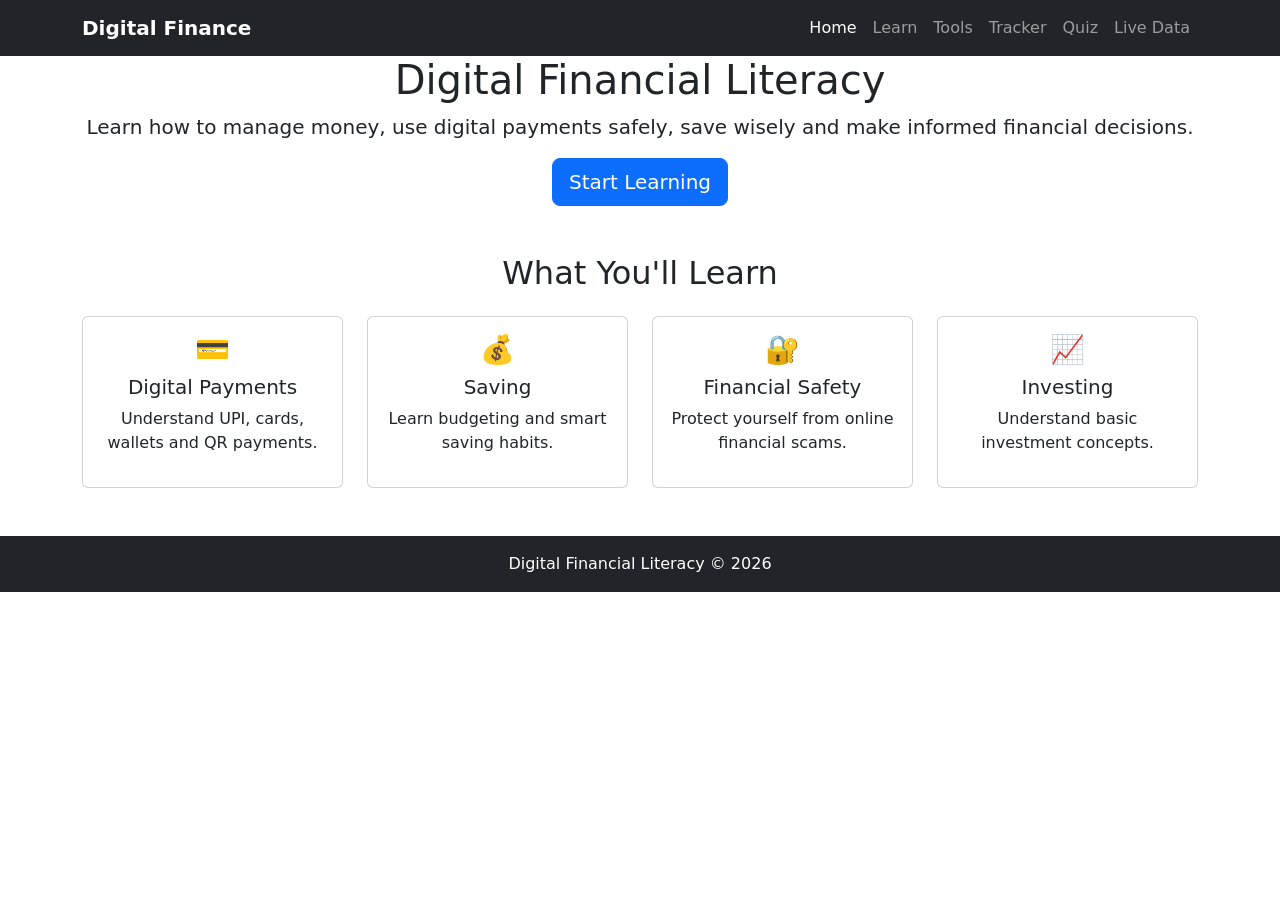
==== index.html @ d5e1d5ac "Add files via upload" ====
<!DOCTYPE html>
<html lang="en">
<head>
    <meta charset="UTF-8">
    <meta name="viewport" content="width=device-width, initial-scale=1.0">

    <title>Digital Finance | Home</title>

    <!-- Bootstrap -->
    <link href="https://cdn.jsdelivr.net/npm/bootstrap@5.3.3/dist/css/bootstrap.min.css" rel="stylesheet">

    <!-- Our CSS -->
    <link rel="stylesheet" href="css/style.css">
</head>

<body>

<!-- NAVBAR -->
<nav class="navbar navbar-expand-lg bg-dark navbar-dark">
    <div class="container">

        <a class="navbar-brand fw-bold" href="index.html">
            Digital Finance
        </a>

        <button class="navbar-toggler" type="button"
                data-bs-toggle="collapse"
                data-bs-target="#navbarNav">
            <span class="navbar-toggler-icon"></span>
        </button>

        <div class="collapse navbar-collapse" id="navbarNav">

            <ul class="navbar-nav ms-auto">

                <li class="nav-item">
                    <a class="nav-link active" href="index.html">Home</a>
                </li>

                <li class="nav-item">
                    <a class="nav-link" href="learn.html">Learn</a>
                </li>

                <li class="nav-item">
                    <a class="nav-link" href="tools.html">Tools</a>
                </li>

                <li class="nav-item">
                    <a class="nav-link" href="tracker.html">Tracker</a>
                </li>

                <li class="nav-item">
                    <a class="nav-link" href="quiz.html">Quiz</a>
                </li>

                <li class="nav-item">
                    <a class="nav-link" href="live-data.html">Live Data</a>
                </li>

            </ul>

        </div>
    </div>
</nav>


<!-- HERO -->
<section class="hero">

    <div class="container text-center">

        <h1>Digital Financial Literacy</h1>

        <p class="lead">
            Learn how to manage money, use digital payments safely,
            save wisely and make informed financial decisions.
        </p>

        <a href="learn.html" class="btn btn-primary btn-lg">
            Start Learning
        </a>

    </div>

</section>


<!-- FEATURES -->
<section class="container my-5">

    <h2 class="text-center mb-4">
        What You'll Learn
    </h2>

    <div class="row g-4">

        <div class="col-md-3">
            <div class="card feature-card h-100">
                <div class="card-body text-center">
                    <h3>💳</h3>
                    <h5>Digital Payments</h5>
                    <p>
                        Understand UPI, cards, wallets and QR payments.
                    </p>
                </div>
            </div>
        </div>


        <div class="col-md-3">
            <div class="card feature-card h-100">
                <div class="card-body text-center">
                    <h3>💰</h3>
                    <h5>Saving</h5>
                    <p>
                        Learn budgeting and smart saving habits.
                    </p>
                </div>
            </div>
        </div>


        <div class="col-md-3">
            <div class="card feature-card h-100">
                <div class="card-body text-center">
                    <h3>🔐</h3>
                    <h5>Financial Safety</h5>
                    <p>
                        Protect yourself from online financial scams.
                    </p>
                </div>
            </div>
        </div>


        <div class="col-md-3">
            <div class="card feature-card h-100">
                <div class="card-body text-center">
                    <h3>📈</h3>
                    <h5>Investing</h5>
                    <p>
                        Understand basic investment concepts.
                    </p>
                </div>
            </div>
        </div>

    </div>

</section>


<!-- FOOTER -->
<footer class="bg-dark text-white text-center p-3">

    <p class="mb-0">
        Digital Financial Literacy © 2026
    </p>

</footer>


<script src="https://cdn.jsdelivr.net/npm/bootstrap@5.3.3/dist/js/bootstrap.bundle.min.js"></script>

<script src="js/main.js"></script>

</body>
</html>
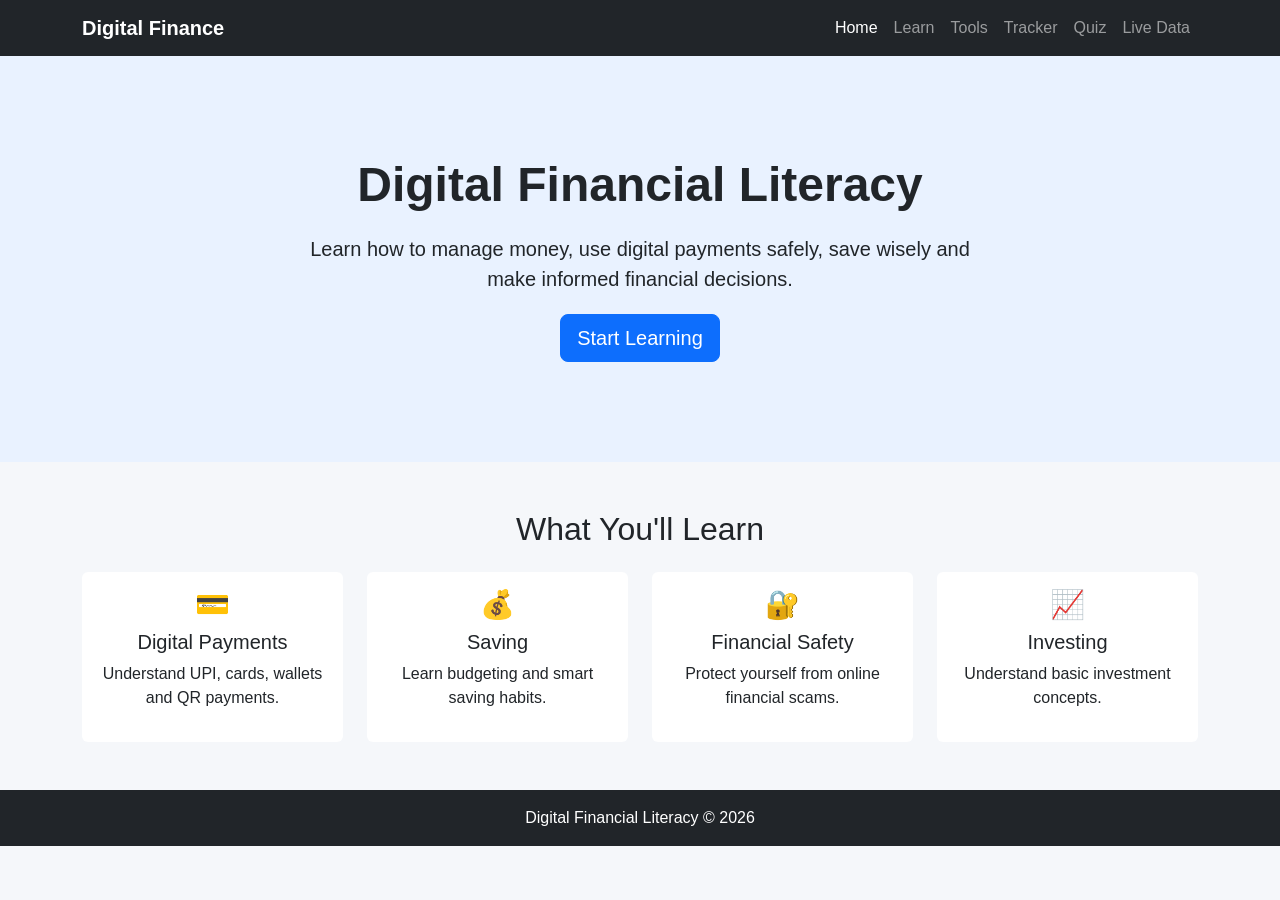
==== commit 5362cee6: "Update index.html" ====
--- a/index.html
+++ b/index.html
@@ -10,7 +10,7 @@
     <link href="https://cdn.jsdelivr.net/npm/bootstrap@5.3.3/dist/css/bootstrap.min.css" rel="stylesheet">
 
     <!-- Our CSS -->
-    <link rel="stylesheet" href="css/style.css">
+    <link rel="stylesheet" href="style.css">
 </head>
 
 <body>
@@ -165,4 +165,4 @@
 <script src="js/main.js"></script>
 
 </body>
-</html>+</html>
--- a/style.css
+++ b/style.css
@@ -0,0 +1,79 @@
+body {
+    background-color: #f5f7fa;
+    color: #212529;
+    font-family: Arial, sans-serif;
+}
+
+
+/* Hero */
+
+.hero {
+    padding: 100px 20px;
+    background-color: #e9f2ff;
+}
+
+
+.hero h1 {
+    font-size: 3rem;
+    font-weight: bold;
+}
+
+
+.hero p {
+    max-width: 700px;
+    margin: 20px auto;
+}
+
+
+/* Cards */
+
+.feature-card {
+    border: none;
+    transition: 0.3s;
+}
+
+
+.feature-card:hover {
+    transform: translateY(-5px);
+}
+
+
+/* Expense Tracker */
+
+.expense-item {
+
+    display: flex;
+    justify-content: space-between;
+    align-items: center;
+
+    padding: 12px;
+
+    border-bottom: 1px solid #ddd;
+
+    gap: 10px;
+}
+
+
+.chart-container {
+
+    max-width: 450px;
+
+    margin: auto;
+
+}
+
+
+/* Mobile */
+
+@media (max-width: 768px) {
+
+    .hero h1 {
+        font-size: 2rem;
+    }
+
+    .expense-item {
+        flex-direction: column;
+        align-items: flex-start;
+    }
+
+}
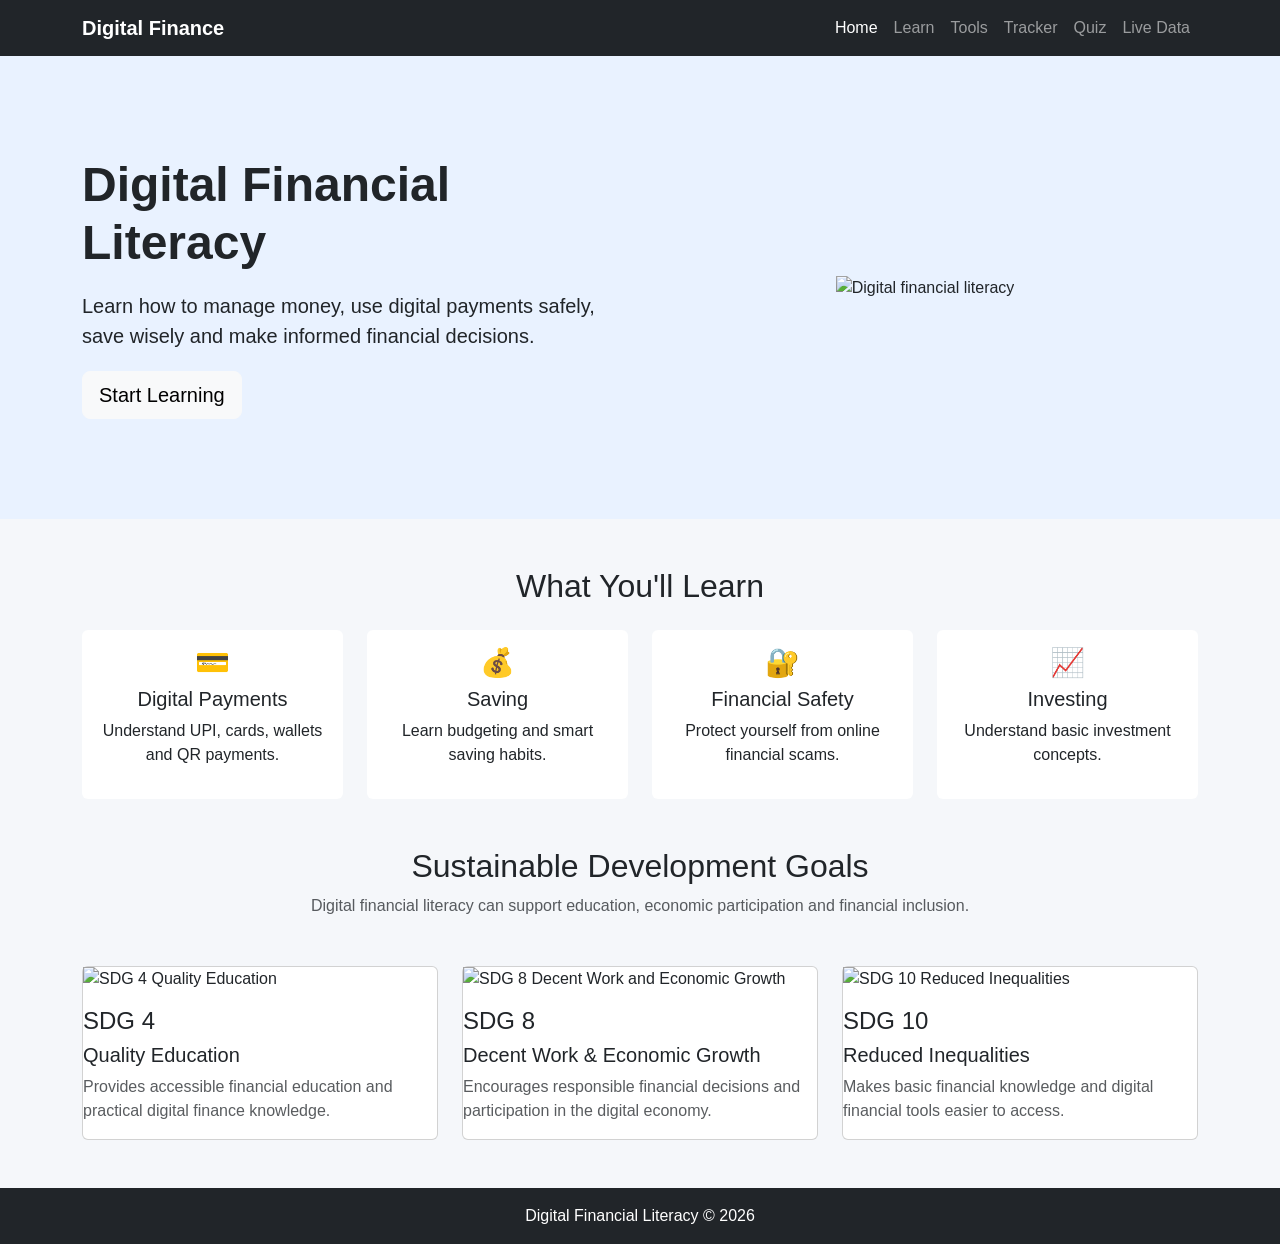
==== commit b84dab5b: "Refactor index.html for layout and content updates Updated the HTML structure and content for improv" ====
--- a/index.html
+++ b/index.html
@@ -1,156 +1,395 @@
 <!DOCTYPE html>
 <html lang="en">
+
 <head>
+
     <meta charset="UTF-8">
     <meta name="viewport" content="width=device-width, initial-scale=1.0">
 
     <title>Digital Finance | Home</title>
 
     <!-- Bootstrap -->
-    <link href="https://cdn.jsdelivr.net/npm/bootstrap@5.3.3/dist/css/bootstrap.min.css" rel="stylesheet">
-
-    <!-- Our CSS -->
+    <link
+        href="https://cdn.jsdelivr.net/npm/bootstrap@5.3.3/dist/css/bootstrap.min.css"
+        rel="stylesheet"
+    >
+
+    <!-- Main CSS -->
     <link rel="stylesheet" href="style.css">
+
 </head>
 
+
 <body>
 
-<!-- NAVBAR -->
-<nav class="navbar navbar-expand-lg bg-dark navbar-dark">
+<!-- ================= NAVBAR ================= -->
+
+<nav class="navbar navbar-expand-lg navbar-dark bg-dark">
+
     <div class="container">
 
         <a class="navbar-brand fw-bold" href="index.html">
             Digital Finance
         </a>
 
-        <button class="navbar-toggler" type="button"
-                data-bs-toggle="collapse"
-                data-bs-target="#navbarNav">
+
+        <button
+            class="navbar-toggler"
+            type="button"
+            data-bs-toggle="collapse"
+            data-bs-target="#navbarNav"
+        >
+
             <span class="navbar-toggler-icon"></span>
+
         </button>
 
-        <div class="collapse navbar-collapse" id="navbarNav">
+
+        <div
+            class="collapse navbar-collapse"
+            id="navbarNav"
+        >
 
             <ul class="navbar-nav ms-auto">
 
                 <li class="nav-item">
-                    <a class="nav-link active" href="index.html">Home</a>
-                </li>
-
-                <li class="nav-item">
-                    <a class="nav-link" href="learn.html">Learn</a>
-                </li>
-
-                <li class="nav-item">
-                    <a class="nav-link" href="tools.html">Tools</a>
-                </li>
-
-                <li class="nav-item">
-                    <a class="nav-link" href="tracker.html">Tracker</a>
-                </li>
-
-                <li class="nav-item">
-                    <a class="nav-link" href="quiz.html">Quiz</a>
-                </li>
-
-                <li class="nav-item">
-                    <a class="nav-link" href="live-data.html">Live Data</a>
+                    <a
+                        class="nav-link active"
+                        href="index.html"
+                    >
+                        Home
+                    </a>
+                </li>
+
+                <li class="nav-item">
+                    <a class="nav-link" href="learn.html">
+                        Learn
+                    </a>
+                </li>
+
+                <li class="nav-item">
+                    <a class="nav-link" href="tools.html">
+                        Tools
+                    </a>
+                </li>
+
+                <li class="nav-item">
+                    <a class="nav-link" href="tracker.html">
+                        Tracker
+                    </a>
+                </li>
+
+                <li class="nav-item">
+                    <a class="nav-link" href="quiz.html">
+                        Quiz
+                    </a>
+                </li>
+
+                <li class="nav-item">
+                    <a class="nav-link" href="live-data.html">
+                        Live Data
+                    </a>
                 </li>
 
             </ul>
 
         </div>
+
     </div>
+
 </nav>
 
 
-<!-- HERO -->
+<!-- ================= HERO ================= -->
+
 <section class="hero">
 
-    <div class="container text-center">
-
-        <h1>Digital Financial Literacy</h1>
-
-        <p class="lead">
-            Learn how to manage money, use digital payments safely,
-            save wisely and make informed financial decisions.
-        </p>
-
-        <a href="learn.html" class="btn btn-primary btn-lg">
-            Start Learning
-        </a>
+    <div class="container">
+
+        <div class="row align-items-center g-4">
+
+            <div class="col-md-6">
+
+                <h1>
+                    Digital Financial Literacy
+                </h1>
+
+                <p class="lead">
+
+                    Learn how to manage money, use digital
+                    payments safely, save wisely and make
+                    informed financial decisions.
+
+                </p>
+
+
+                <a
+                    href="learn.html"
+                    class="btn btn-light btn-lg"
+                >
+                    Start Learning
+                </a>
+
+            </div>
+
+
+            <div class="col-md-6 text-center">
+
+                <img
+                    src="hero-financial-literacy.jpg"
+                    alt="Digital financial literacy"
+                    class="img-fluid hero-image"
+                >
+
+            </div>
+
+        </div>
 
     </div>
 
 </section>
 
 
-<!-- FEATURES -->
+<!-- ================= FEATURES ================= -->
+
 <section class="container my-5">
 
     <h2 class="text-center mb-4">
         What You'll Learn
     </h2>
 
+
     <div class="row g-4">
 
+
         <div class="col-md-3">
+
             <div class="card feature-card h-100">
+
                 <div class="card-body text-center">
+
                     <h3>💳</h3>
-                    <h5>Digital Payments</h5>
+
+                    <h5>
+                        Digital Payments
+                    </h5>
+
                     <p>
-                        Understand UPI, cards, wallets and QR payments.
+                        Understand UPI, cards, wallets
+                        and QR payments.
                     </p>
+
                 </div>
-            </div>
+
+            </div>
+
         </div>
 
 
         <div class="col-md-3">
+
             <div class="card feature-card h-100">
+
                 <div class="card-body text-center">
+
                     <h3>💰</h3>
-                    <h5>Saving</h5>
+
+                    <h5>
+                        Saving
+                    </h5>
+
                     <p>
-                        Learn budgeting and smart saving habits.
+                        Learn budgeting and smart
+                        saving habits.
                     </p>
+
                 </div>
-            </div>
+
+            </div>
+
         </div>
 
 
         <div class="col-md-3">
+
             <div class="card feature-card h-100">
+
                 <div class="card-body text-center">
+
                     <h3>🔐</h3>
-                    <h5>Financial Safety</h5>
+
+                    <h5>
+                        Financial Safety
+                    </h5>
+
                     <p>
-                        Protect yourself from online financial scams.
+                        Protect yourself from online
+                        financial scams.
                     </p>
+
                 </div>
-            </div>
+
+            </div>
+
         </div>
 
 
         <div class="col-md-3">
+
             <div class="card feature-card h-100">
+
                 <div class="card-body text-center">
+
                     <h3>📈</h3>
-                    <h5>Investing</h5>
+
+                    <h5>
+                        Investing
+                    </h5>
+
                     <p>
-                        Understand basic investment concepts.
+                        Understand basic investment
+                        concepts.
                     </p>
+
                 </div>
-            </div>
-        </div>
+
+            </div>
+
+        </div>
+
 
     </div>
 
 </section>
 
 
-<!-- FOOTER -->
+<!-- ================= SDGs ================= -->
+
+<section class="container my-5">
+
+    <div class="text-center mb-5">
+
+        <h2>
+            Sustainable Development Goals
+        </h2>
+
+        <p class="text-muted">
+
+            Digital financial literacy can support
+            education, economic participation and
+            financial inclusion.
+
+        </p>
+
+    </div>
+
+
+    <div class="row g-4">
+
+
+        <!-- SDG 4 -->
+
+        <div class="col-md-4">
+
+            <div class="card sdg-card h-100">
+
+                <img
+                    src="sdg-4-quality-education.png"
+                    alt="SDG 4 Quality Education"
+                >
+
+                <h4 class="mt-3">
+                    SDG 4
+                </h4>
+
+                <h5>
+                    Quality Education
+                </h5>
+
+                <p class="text-muted">
+
+                    Provides accessible financial
+                    education and practical digital
+                    finance knowledge.
+
+                </p>
+
+            </div>
+
+        </div>
+
+
+        <!-- SDG 8 -->
+
+        <div class="col-md-4">
+
+            <div class="card sdg-card h-100">
+
+                <img
+                    src="sdg-8-economic-growth.png"
+                    alt="SDG 8 Decent Work and Economic Growth"
+                >
+
+                <h4 class="mt-3">
+                    SDG 8
+                </h4>
+
+                <h5>
+                    Decent Work & Economic Growth
+                </h5>
+
+                <p class="text-muted">
+
+                    Encourages responsible financial
+                    decisions and participation in the
+                    digital economy.
+
+                </p>
+
+            </div>
+
+        </div>
+
+
+        <!-- SDG 10 -->
+
+        <div class="col-md-4">
+
+            <div class="card sdg-card h-100">
+
+                <img
+                    src="sdg-10-reduced-inequalities.png"
+                    alt="SDG 10 Reduced Inequalities"
+                >
+
+                <h4 class="mt-3">
+                    SDG 10
+                </h4>
+
+                <h5>
+                    Reduced Inequalities
+                </h5>
+
+                <p class="text-muted">
+
+                    Makes basic financial knowledge
+                    and digital financial tools easier
+                    to access.
+
+                </p>
+
+            </div>
+
+        </div>
+
+
+    </div>
+
+</section>
+
+
+<!-- ================= FOOTER ================= -->
+
 <footer class="bg-dark text-white text-center p-3">
 
     <p class="mb-0">
@@ -160,9 +399,12 @@
 </footer>
 
 
-<script src="https://cdn.jsdelivr.net/npm/bootstrap@5.3.3/dist/js/bootstrap.bundle.min.js"></script>
-
-<script src="js/main.js"></script>
+<script
+    src="https://cdn.jsdelivr.net/npm/bootstrap@5.3.3/dist/js/bootstrap.bundle.min.js"
+></script>
+
+<script src="main.js"></script>
 
 </body>
+
 </html>
